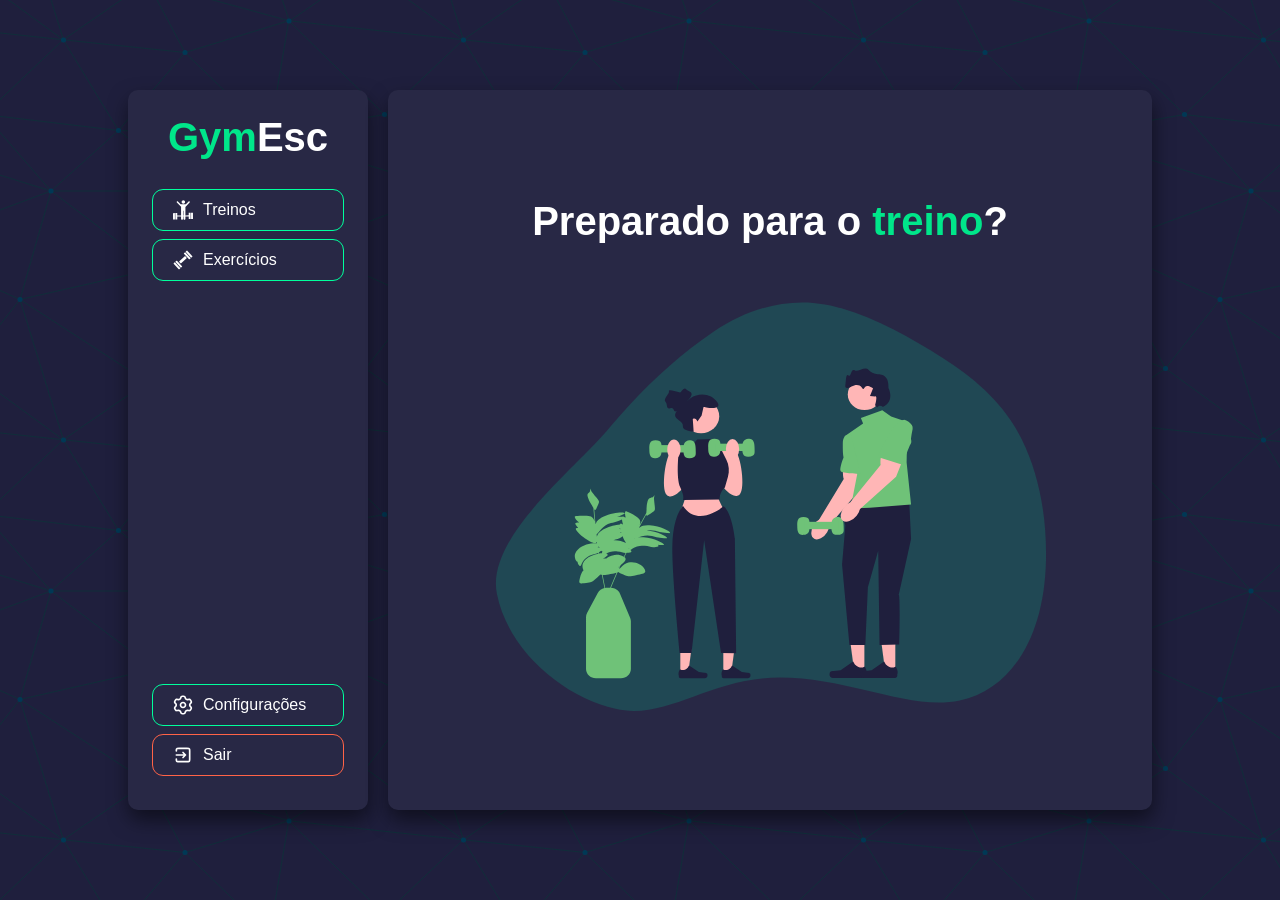
==== home/index.html @ 57b22687 "removendo duplicação de recursos" ====
<!DOCTYPE html>
<html lang="pt-BR">
<head>
    <meta charset="UTF-8">
    <meta name="viewport" content="width=device-width, initial-scale=1.0">
    <title>GymESC Home</title>
    <link rel="stylesheet" href="/src/css/globals.css">
    <link rel="stylesheet" href="/src/css/navbar.css">
    <link rel="stylesheet" href="styles.css">
</head>
<body>
    <div class="container">
        <div class="navbar-container">
            <div class="train-container">
                <a href="/home">
                    <div class="logo">
                        <h1><span class="green">Gym</span>Esc</h1>
                    </div>
                </a>
                <a href="/workouts">
                    <div class="button">
                        <img src="/src/icons/workout.svg" alt="gym weight" class="icon">
                        <img src="/src/icons/workout_black.svg" alt="gym weight" class="icon black">
                        <span>Treinos</span>
                    </div>
                </a>

                <a href="/exercises">
                    <div class="button">
                        <img src="/src/icons/weight.svg" alt="gym weight" class="icon">
                        <img src="/src/icons/weight_black.svg" alt="gym weight" class="icon black">
                        <span>Exercícios</span>
                    </div>
                </a>
            </div>
            <div class="setting-container">
                <a href="/settings">
                    <div class="button">
                        <img src="/src/icons/gear.svg" alt="gear" class="icon">
                        <img src="/src/icons/gear_black.svg" alt="gear" class="icon black">
                        <span>Configurações</span>
                    </div>
                </a>

                <a href="/login">
                    <div class="button red">
                        <img src="/src/icons/exit.svg" alt="exit" class="icon">
                        <img src="/src/icons/exit_black.svg" alt="exit" class="icon black">
                        <span>Sair</span>
                    </div>
                </a>
            </div>
        </div>

        <div class="content-container">
            <div class="content">
                <h2 class="title">Preparado para o <span class="green">treino</span>?</h2>
                <div class="illustration">
                    <img src="/src/images/content.svg" alt="Exercise Illustration">
                </div>
            </div>
        </div>
    </div>

    <script src="/src/javascript/globals.js"></script>
    <script src="./script.js"></script>
</body>
</html>
---- src/css/globals.css ----
body {
    margin: 0;
    font-family: Arial, sans-serif;
    background-image: url("/src/images/bg.svg");
    color: #fff;
    display: flex;
    justify-content: center;
    align-items: center;
    height: 100vh;
}

.hide {
    display: none;
}

.green {
    color: #00e68a;
}

.icon {
    width: 20px;
    height: 20px;
}
---- src/css/navbar.css ----
.navbar-container {
    background-color: #282845;
    border-radius: 10px;
    box-shadow: 1px 10px 20px rgba(0, 0, 0, 0.5);
    padding: 25px;

    display: flex;
    flex-direction: column;
    justify-content: space-between;
}

.navbar-container .button {
    display: flex;
    justify-content: left;
    gap: 10px;
    align-items: center;

    width: 150px;
    padding: 10px 20px;
    border-radius: 10px;
    text-align: center;
    outline: 1px solid #00FF9C;
    color: #fff;
    margin-bottom: 10px;
}

.navbar-container .button.red {
    outline: 1px solid tomato;
}

.navbar-container .button:hover {
    background-color: #00FF9C;
    box-shadow: 0px 0px 10px #00FF9C;
    color: #282845;
}

.icon.black {
    display: none;
}

.navbar-container .button:hover>.icon {
    display: none;
}

.navbar-container .button:hover>.icon.black {
    display: block;
}

.navbar-container .button.red:hover>.icon {
    display: block;
}

.navbar-container .button.red:hover>.icon.black {
    display: none;
}

.navbar-container .button.red:hover {
    background-color: tomato;
    box-shadow: 0px 0px 10px rgb(255, 120, 96);
    color: #fff;
}

.button.active {
    background-color: #00FF9C;
    box-shadow: 0px 0px 10px #00FF9C;
    color: #282845;
}

.button.active>.icon {
    display: none;
}

.button.active>.icon.icon.black {
    display: block;
}
---- home/styles.css ----
a {
    color: #fff;
    text-decoration: none;
}

.container {
    width: 80%;
    height: 80%;

    display: flex;
    flex-direction: row;
    gap: 20px;
}

.logo {
    margin-bottom: 30px;
}

.logo h1 {
    font-size: 2.5em;
    text-align: center;
    margin: 0;
    padding: 0;
}

.content-container {
    padding: 20px;
    background-color: #282845;
    border-radius: 10px;
    box-shadow: 1px 10px 20px rgba(0, 0, 0, 0.5);

    display: flex;
    width: 100%;
    justify-content: center;
    align-items: center;
}

.content {
    display: flex;
    max-width: 600px;
    flex-direction: column;
    justify-content: center;
    align-content: center;
}

.illustration {
    padding: 0 20px;
}

.illustration img {
    width: 100%;
    height: auto;
}

.title {
    font-size: 2.5rem;
    text-align: center;
}
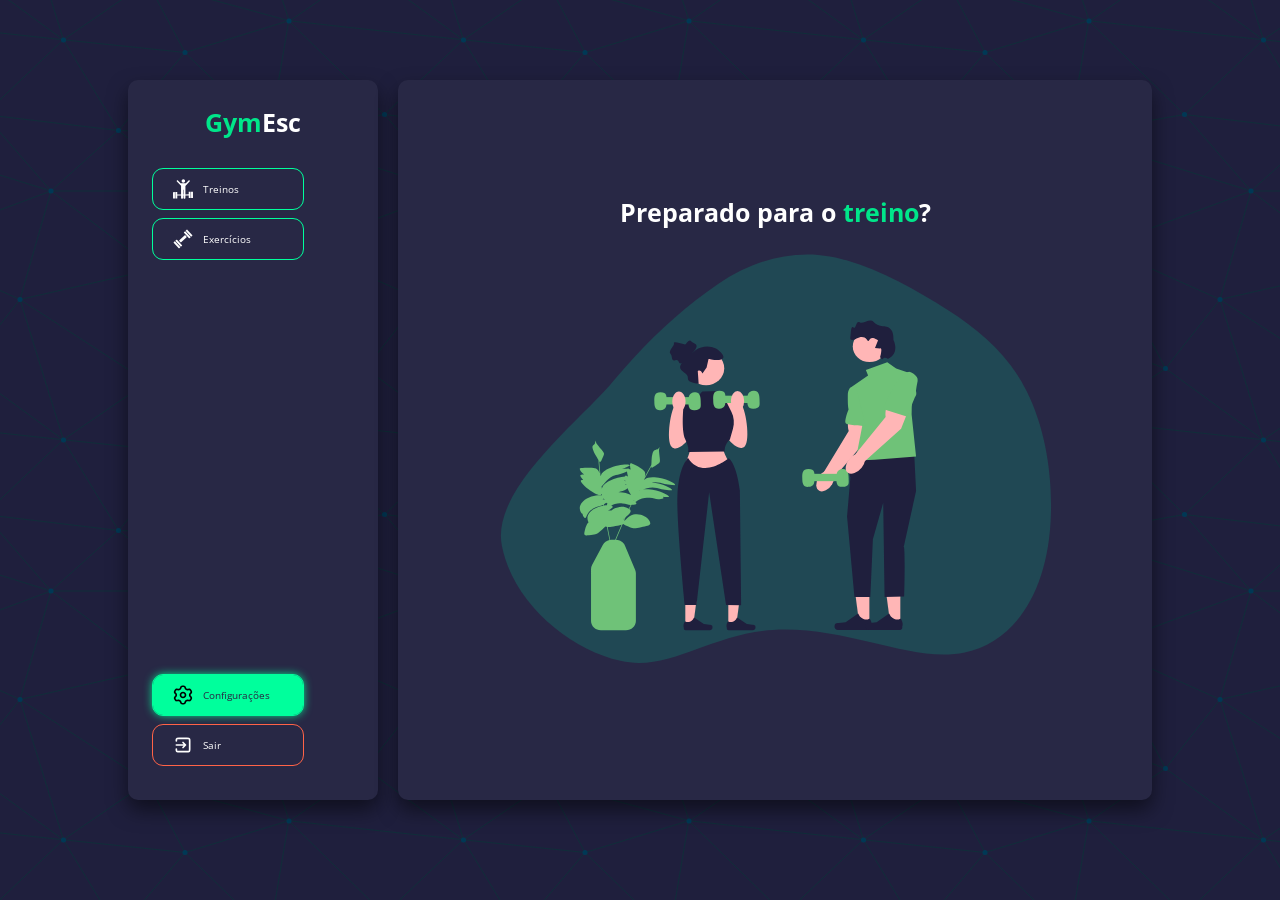
==== commit edf1771d: "componentizando templates" ====
--- a/home/index.html
+++ b/home/index.html
@@ -1,58 +1,23 @@
 <!DOCTYPE html>
 <html lang="pt-BR">
+
 <head>
     <meta charset="UTF-8">
     <meta name="viewport" content="width=device-width, initial-scale=1.0">
+
     <title>GymESC Home</title>
+
     <link rel="stylesheet" href="/src/css/globals.css">
     <link rel="stylesheet" href="/src/css/navbar.css">
-    <link rel="stylesheet" href="styles.css">
+    <link rel="stylesheet" href="/src/css/content.css">
+    <link rel="stylesheet" href="./src/css/styles.css">
 </head>
+
 <body>
-    <div class="container">
-        <div class="navbar-container">
-            <div class="train-container">
-                <a href="/home">
-                    <div class="logo">
-                        <h1><span class="green">Gym</span>Esc</h1>
-                    </div>
-                </a>
-                <a href="/workouts">
-                    <div class="button">
-                        <img src="/src/icons/workout.svg" alt="gym weight" class="icon">
-                        <img src="/src/icons/workout_black.svg" alt="gym weight" class="icon black">
-                        <span>Treinos</span>
-                    </div>
-                </a>
+    <div class="page-container">
+        <div class="js-template" data-src="navbar/navbar.html"></div>
 
-                <a href="/exercises">
-                    <div class="button">
-                        <img src="/src/icons/weight.svg" alt="gym weight" class="icon">
-                        <img src="/src/icons/weight_black.svg" alt="gym weight" class="icon black">
-                        <span>Exercícios</span>
-                    </div>
-                </a>
-            </div>
-            <div class="setting-container">
-                <a href="/settings">
-                    <div class="button">
-                        <img src="/src/icons/gear.svg" alt="gear" class="icon">
-                        <img src="/src/icons/gear_black.svg" alt="gear" class="icon black">
-                        <span>Configurações</span>
-                    </div>
-                </a>
-
-                <a href="/login">
-                    <div class="button red">
-                        <img src="/src/icons/exit.svg" alt="exit" class="icon">
-                        <img src="/src/icons/exit_black.svg" alt="exit" class="icon black">
-                        <span>Sair</span>
-                    </div>
-                </a>
-            </div>
-        </div>
-
-        <div class="content-container">
+        <div class="content-container container">
             <div class="content">
                 <h2 class="title">Preparado para o <span class="green">treino</span>?</h2>
                 <div class="illustration">
@@ -63,6 +28,7 @@
     </div>
 
     <script src="/src/javascript/globals.js"></script>
-    <script src="./script.js"></script>
+    <script src="./src/javascript/script.js"></script>
 </body>
-</html>
+
+</html>
--- a/src/css/globals.css
+++ b/src/css/globals.css
@@ -1,23 +1,117 @@
+@charset "utf-8";
+
+@import url('https://fonts.googleapis.com/css2?family=Open+Sans:ital,wght@0,300..800;1,300..800&display=swap');
+
+:root {
+    --white-color: white;
+    --red-color: tomato;
+    --green-color: #00e68a;
+
+    --shadow-dark-color: rgba(0, 0, 0, 0.5);
+
+    --container-primary-bg-color: #282845;
+
+    --label-light-color: #ccc;
+
+    --input-bg-color: rgb(81, 71, 105);
+
+    --input-font-active-color: #fff;
+
+    --input-font-placeholder-color: #aaa;
+
+    --button-green-color: #00FF9C;
+    --button-hover-green-color: #00e68a;
+    --button-click-green-color: #0ca065;
+
+    --button-font-dark-color: #282845;
+    --button-font-light-color: #fff;
+}
+
+*,
+*::before,
+*::after {
+    box-sizing: border-box;
+}
+
+* {
+    margin: 0;
+    padding: 0;
+
+    list-style: none;
+    vertical-align: baseline;
+
+    font-family: "Open Sans", sans-serif;
+    font-optical-sizing: auto;
+    font-style: normal;
+    font-variation-settings: "width" 100;
+}
+
+html {
+    font-size: 62.5%;
+}
+
 body {
     margin: 0;
-    font-family: Arial, sans-serif;
     background-image: url("/src/images/bg.svg");
-    color: #fff;
+    color: var(--white-color);
     display: flex;
     justify-content: center;
     align-items: center;
     height: 100vh;
 }
 
-.hide {
-    display: none;
-}
-
 .green {
-    color: #00e68a;
+    color: var(--green-color);
 }
 
 .icon {
-    width: 20px;
-    height: 20px;
+    width: 2rem;
+    height: 2rem;
+}
+
+.page-container {
+    width: 80%;
+    height: 80%;
+
+    display: flex;
+    justify-content: center;
+    align-items: center;
+    gap: 2rem;
+}
+
+.container {
+    background-color: var(--container-primary-bg-color);
+    box-shadow: 0 1rem 2rem var(--shadow-dark-color);
+    border-radius: 1rem;
+    padding: 4rem;
+    width: 100%;
+
+    margin-bottom: 2rem;
+}
+
+.logo h1 {
+    font-size: 3.5rem;
+}
+
+.logo h2 {
+    font-size: 2.5rem;
+}
+
+h1,
+h2,
+h3 {
+    font-size: 1rem;
+}
+
+.columns {
+    display: flex;
+    flex-direction: row;
+    width: 100%;
+    gap: 2rem;
+}
+
+.col {
+    display: flex;
+    flex-direction: column;
+    width: 100%;
 }
--- a/src/css/navbar.css
+++ b/src/css/navbar.css
@@ -1,37 +1,39 @@
 .navbar-container {
-    background-color: #282845;
-    border-radius: 10px;
-    box-shadow: 1px 10px 20px rgba(0, 0, 0, 0.5);
-    padding: 25px;
+    padding: 2.5rem;
 
     display: flex;
     flex-direction: column;
     justify-content: space-between;
+
+    max-width: 25rem;
+    width: 100%;
+
+    height: 100%;
 }
 
 .navbar-container .button {
     display: flex;
     justify-content: left;
-    gap: 10px;
+    gap: 1rem;
     align-items: center;
 
-    width: 150px;
-    padding: 10px 20px;
-    border-radius: 10px;
+    width: 15rem;
+    padding: 1rem 2rem;
+    border-radius: 1rem;
     text-align: center;
-    outline: 1px solid #00FF9C;
-    color: #fff;
-    margin-bottom: 10px;
+    outline: .1rem solid var(--button-green-color);
+    color: var(--button-font-ligth-color);
+    margin-bottom: 1rem;
 }
 
 .navbar-container .button.red {
-    outline: 1px solid tomato;
+    outline: .1rem solid var(--red-color);
 }
 
 .navbar-container .button:hover {
-    background-color: #00FF9C;
-    box-shadow: 0px 0px 10px #00FF9C;
-    color: #282845;
+    background-color: var(--button-green-color);
+    box-shadow: 0 0 1rem var(--button-green-color);
+    color: var(--button-font-dark-color);
 }
 
 .icon.black {
@@ -55,15 +57,15 @@
 }
 
 .navbar-container .button.red:hover {
-    background-color: tomato;
-    box-shadow: 0px 0px 10px rgb(255, 120, 96);
-    color: #fff;
+    background-color: var(--red-color);
+    box-shadow: 0 0 1rem rgb(255, 120, 96);
+    color: var(--button-font-ligth-color);
 }
 
 .button.active {
-    background-color: #00FF9C;
-    box-shadow: 0px 0px 10px #00FF9C;
-    color: #282845;
+    background-color: var(--button-green-color);
+    box-shadow: 0 0 1rem var(--button-green-color);
+    color: var(--button-font-dark-color);
 }
 
 .button.active>.icon {
@@ -72,4 +74,13 @@
 
 .button.active>.icon.icon.black {
     display: block;
+}
+
+.logo {
+    margin-bottom: 3rem;
+}
+
+.logo h1 {
+    font-size: 2.5rem;
+    text-align: center;
 }
--- a/src/css/content.css
+++ b/src/css/content.css
@@ -0,0 +1,37 @@
+a {
+    color: var(--white-color);
+    text-decoration: none;
+}
+
+.content-container {
+    padding: 2rem;
+
+    width: 100%;
+    height: 100%;
+
+    display: flex;
+    justify-content: center;
+    align-items: center;
+}
+
+.content {
+    display: flex;
+    max-width: 60rem;
+    flex-direction: column;
+    justify-content: center;
+    align-content: center;
+}
+
+.illustration {
+    padding: 0 2rem;
+}
+
+.illustration img {
+    width: 100%;
+    height: auto;
+}
+
+.title {
+    font-size: 2.5rem;
+    text-align: center;
+}
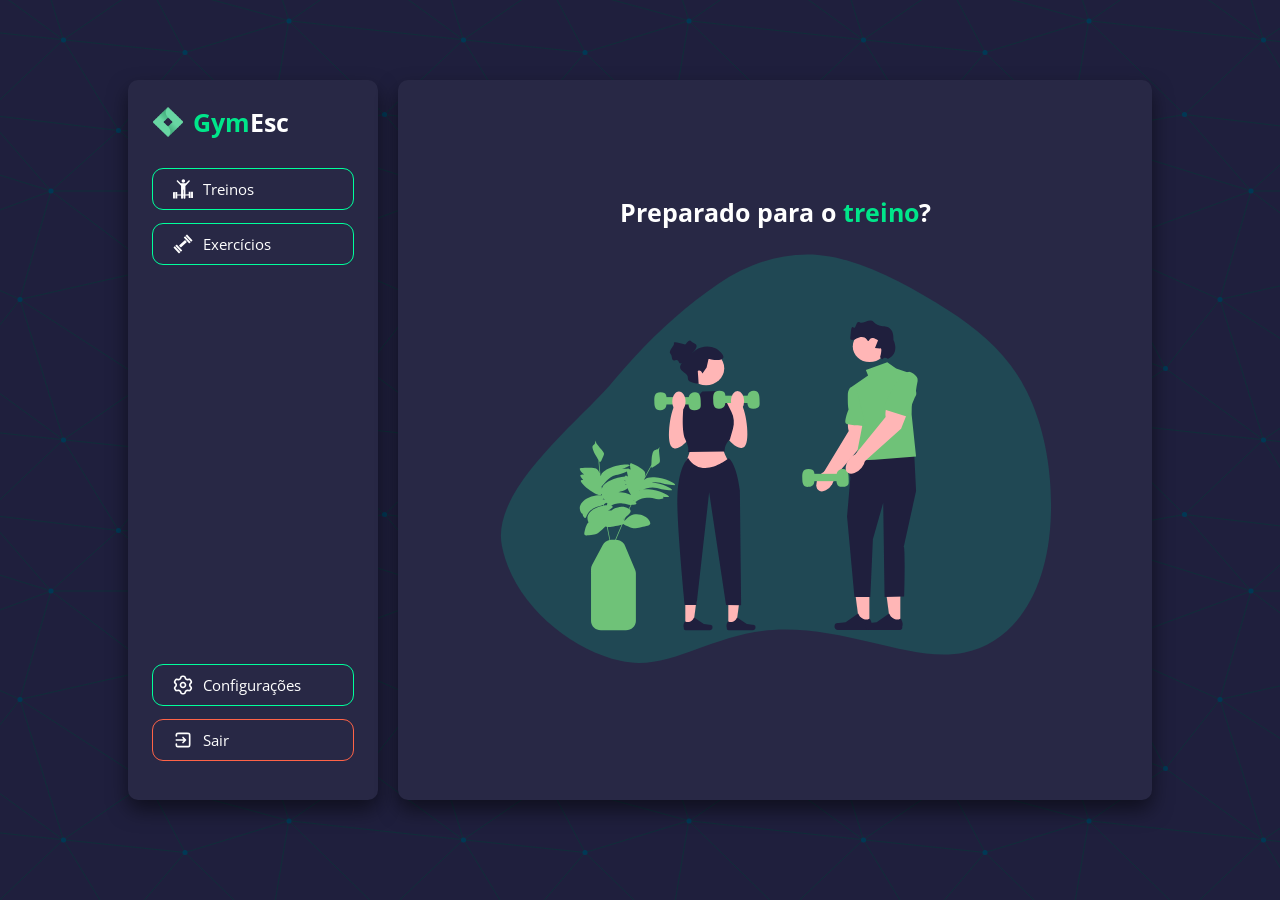
==== commit ce55eab2: "adicionando logo" ====
--- a/home/index.html
+++ b/home/index.html
@@ -4,6 +4,7 @@
 <head>
     <meta charset="UTF-8">
     <meta name="viewport" content="width=device-width, initial-scale=1.0">
+    <link rel="icon" type="image/x-icon" href="/src/images/logo.ico">
 
     <title>GymESC Home</title>
 
--- a/src/css/globals.css
+++ b/src/css/globals.css
@@ -89,12 +89,26 @@
     margin-bottom: 2rem;
 }
 
+.logo {
+    display: flex;
+    justify-content: left;
+    align-items: center;
+    height: fit-content;
+
+    gap: 1rem;
+}
+
 .logo h1 {
-    font-size: 3.5rem;
+    font-size: 4rem;
 }
 
 .logo h2 {
     font-size: 2.5rem;
+}
+
+.logo img {
+    width: 3rem;
+    height: 3rem;
 }
 
 h1,
--- a/src/css/navbar.css
+++ b/src/css/navbar.css
@@ -17,13 +17,16 @@
     gap: 1rem;
     align-items: center;
 
-    width: 15rem;
+    width: 100%;
     padding: 1rem 2rem;
     border-radius: 1rem;
     text-align: center;
+
     outline: .1rem solid var(--button-green-color);
+    margin-bottom: 1.5rem;
     color: var(--button-font-ligth-color);
-    margin-bottom: 1rem;
+
+    font-size: 1.5rem;
 }
 
 .navbar-container .button.red {
@@ -78,9 +81,4 @@
 
 .logo {
     margin-bottom: 3rem;
-}
-
-.logo h1 {
-    font-size: 2.5rem;
-    text-align: center;
 }
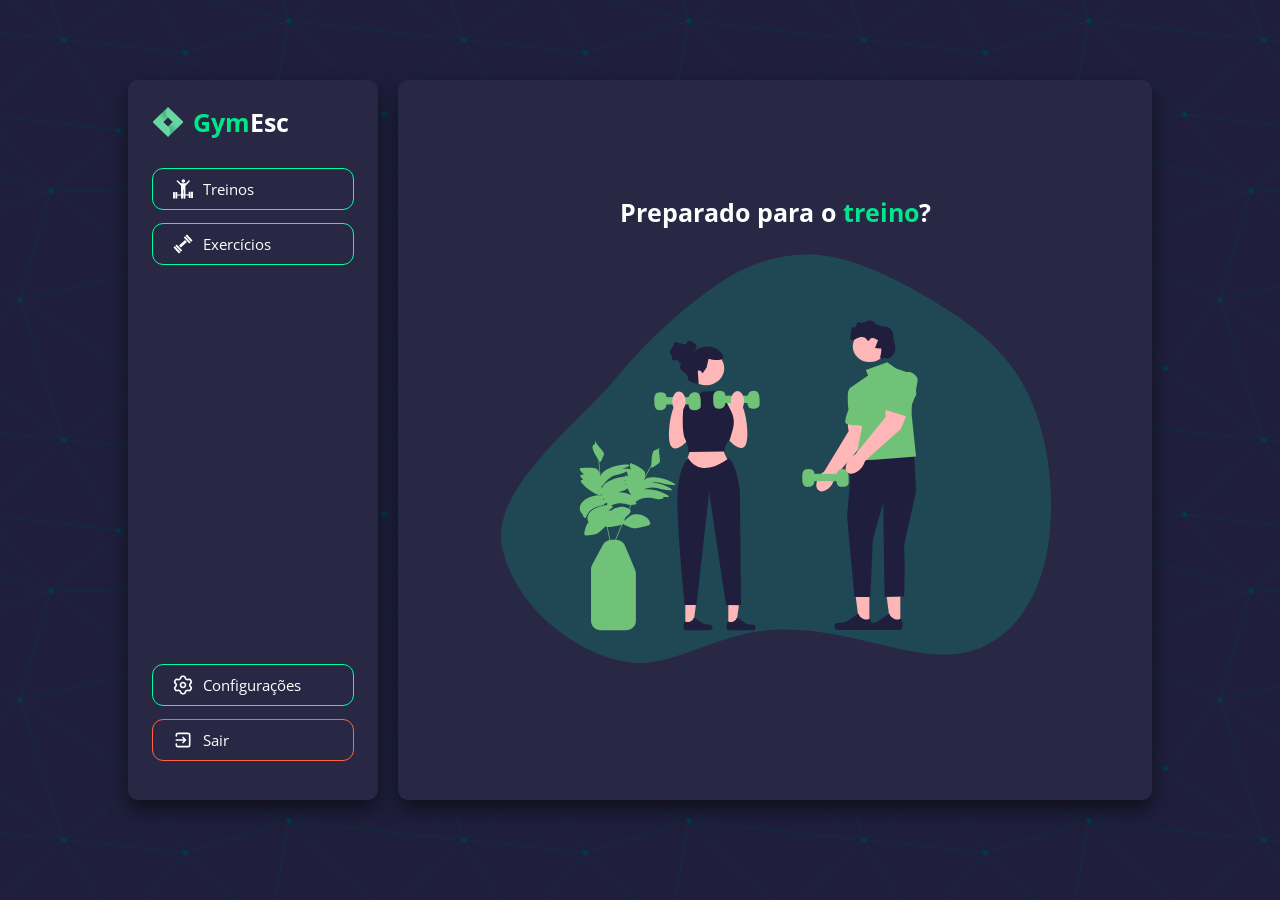
==== commit a830c410: "ajustando nome do site" ====
--- a/home/index.html
+++ b/home/index.html
@@ -6,7 +6,7 @@
     <meta name="viewport" content="width=device-width, initial-scale=1.0">
     <link rel="icon" type="image/x-icon" href="/src/images/logo.ico">
 
-    <title>GymESC Home</title>
+    <title>GymEsc Home</title>
 
     <link rel="stylesheet" href="/src/css/globals.css">
     <link rel="stylesheet" href="/src/css/navbar.css">
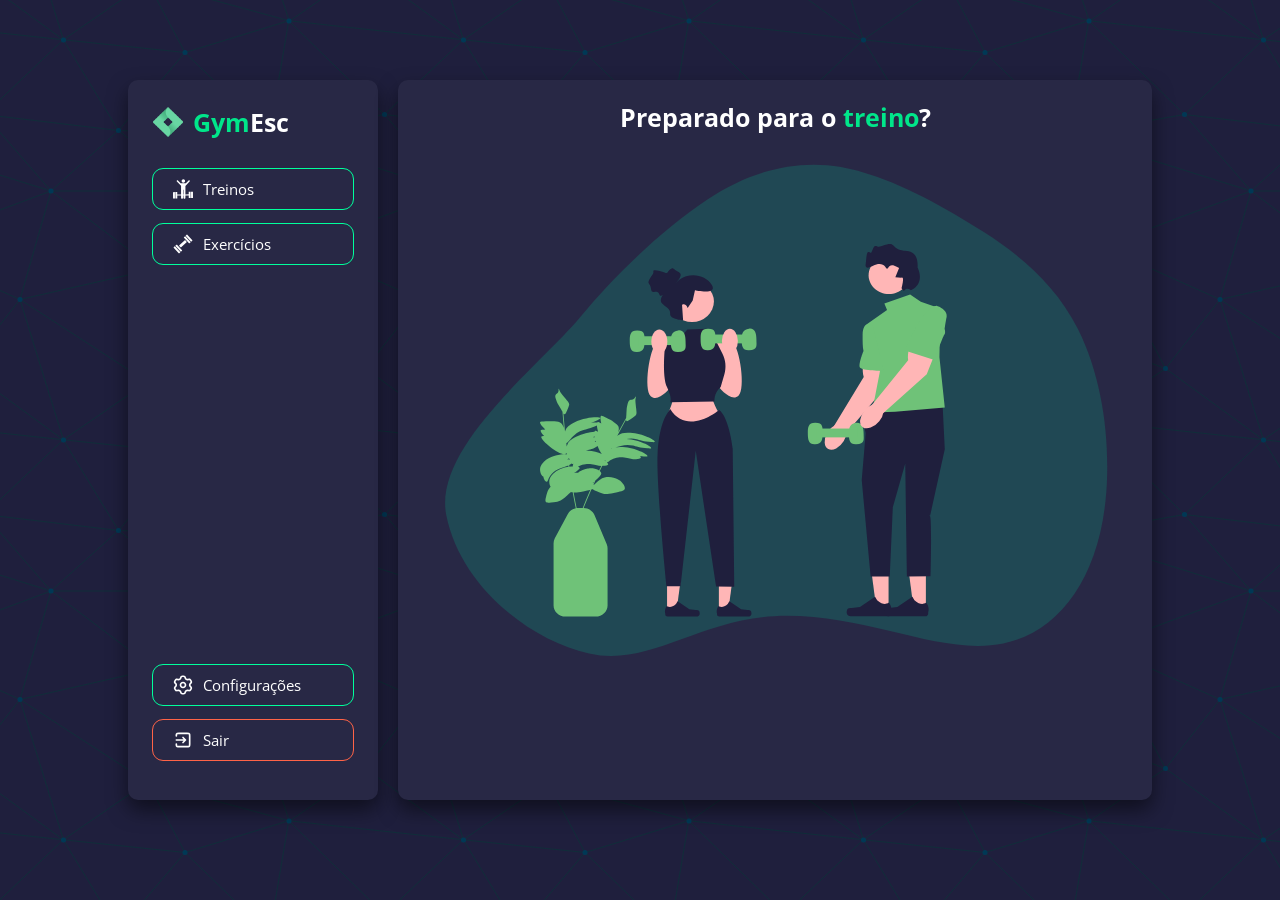
==== commit 3c40791a: "ajustanto nome da pagina" ====
--- a/home/index.html
+++ b/home/index.html
@@ -6,7 +6,7 @@
     <meta name="viewport" content="width=device-width, initial-scale=1.0">
     <link rel="icon" type="image/x-icon" href="/src/images/logo.ico">
 
-    <title>GymEsc Home</title>
+    <title>GymEsc | Menu principal</title>
 
     <link rel="stylesheet" href="/src/css/globals.css">
     <link rel="stylesheet" href="/src/css/navbar.css">
--- a/src/css/navbar.css
+++ b/src/css/navbar.css
@@ -1,3 +1,8 @@
+a {
+    color: var(--white-color);
+    text-decoration: none;
+}
+
 .navbar-container {
     padding: 2.5rem;
 
--- a/src/css/content.css
+++ b/src/css/content.css
@@ -1,8 +1,3 @@
-a {
-    color: var(--white-color);
-    text-decoration: none;
-}
-
 .content-container {
     padding: 2rem;
 
@@ -15,11 +10,19 @@
 }
 
 .content {
+    width: 100%;
+    height: 100%;
+
     display: flex;
-    max-width: 60rem;
     flex-direction: column;
-    justify-content: center;
-    align-content: center;
+}
+
+.content-header {
+    display: flex;
+}
+
+.content-header .title {
+    font-size: 2rem;
 }
 
 .illustration {
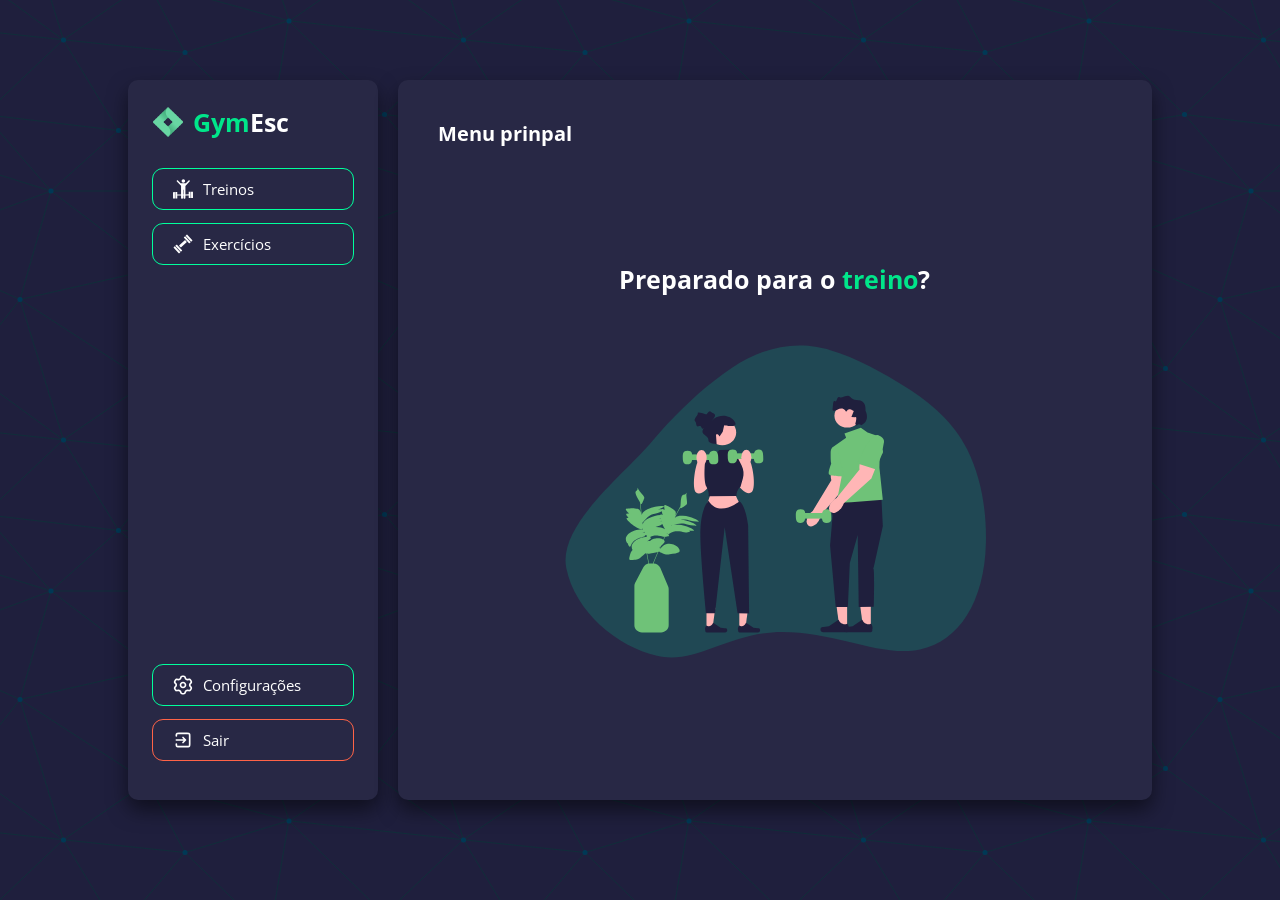
==== commit c443f748: "ajuste empty state" ====
--- a/home/index.html
+++ b/home/index.html
@@ -19,11 +19,25 @@
         <div class="js-template" data-src="navbar/navbar.html"></div>
 
         <div class="content-container container">
-            <div class="content">
-                <h2 class="title">Preparado para o <span class="green">treino</span>?</h2>
-                <div class="illustration">
-                    <img src="/src/images/content.svg" alt="Exercise Illustration">
+            <div class="content exercises-container js-exercises-container">
+                <div class="content-header">
+                    <h1 class="title">Menu prinpal</h1>
                 </div>
+
+                <div class="content-main">
+                    <div class="empty-state js-empty-state">
+                        <div class="empty-state-content">
+                            <h2 class="title">
+                                <h2 class="title">Preparado para o <span class="green">treino</span>?</h2>
+                            </h2>
+                            <div class="illustration">
+                                <img src="/src/images/content.svg" alt="Exercise Illustration">
+                            </div>
+                        </div>
+                    </div>
+                </div>
+
+                <div class="content-footer"></div>
             </div>
         </div>
     </div>
@@ -32,4 +46,4 @@
     <script src="./src/javascript/script.js"></script>
 </body>
 
-</html>+</html>
--- a/src/css/globals.css
+++ b/src/css/globals.css
@@ -3,28 +3,34 @@
 @import url('https://fonts.googleapis.com/css2?family=Open+Sans:ital,wght@0,300..800;1,300..800&display=swap');
 
 :root {
-    --white-color: white;
-    --red-color: tomato;
+    --white-color: #ffffff;
+    --red-color: #ff6347;
     --green-color: #00e68a;
 
-    --shadow-dark-color: rgba(0, 0, 0, 0.5);
+    --primary-color: #1F1F3D;
+    --primary-color-hover: #21213f;
+
+    --secundary-color: #282845;
+    --terciary-color: #535374;
+
+    --shadow-dark-color: #00000080;
 
     --container-primary-bg-color: #282845;
 
-    --label-light-color: #ccc;
+    --label-light-color: #cccccc;
 
-    --input-bg-color: rgb(81, 71, 105);
+    --input-bg-color: #514769;
 
-    --input-font-active-color: #fff;
+    --input-font-active-color: #ffffff;
 
-    --input-font-placeholder-color: #aaa;
+    --input-font-placeholder-color: #aaaaaa;
 
     --button-green-color: #00FF9C;
     --button-hover-green-color: #00e68a;
     --button-click-green-color: #0ca065;
 
     --button-font-dark-color: #282845;
-    --button-font-light-color: #fff;
+    --button-font-light-color: #ffffff;
 }
 
 *,
@@ -43,7 +49,6 @@
     font-family: "Open Sans", sans-serif;
     font-optical-sizing: auto;
     font-style: normal;
-    font-variation-settings: "width" 100;
 }
 
 html {
@@ -128,4 +133,30 @@
     display: flex;
     flex-direction: column;
     width: 100%;
-}+}
+
+.hide {
+    display: none !important;
+}
+
+::-webkit-scrollbar {
+    width: 1rem;
+}
+
+::-webkit-scrollbar-track {
+    background-color: var(--terciary-color);
+}
+
+::-webkit-scrollbar-thumb {
+    cursor: pointer;
+    background-color: var(--green-color);
+    border-radius: 1rem;
+}
+
+::-webkit-scrollbar-thumb:hover {
+    background-color: var(--button-green-color);
+}
+
+.placeholder {
+    flex-grow: 1;
+}
--- a/src/css/navbar.css
+++ b/src/css/navbar.css
@@ -1,6 +1,12 @@
-a {
+@import url(/src/css/buttons.css);
+
+a:has(.logo) {
     color: var(--white-color);
     text-decoration: none;
+}
+
+.navbar-container .button {
+    margin-bottom: 1.5rem;
 }
 
 .navbar-container {
@@ -16,74 +22,6 @@
     height: 100%;
 }
 
-.navbar-container .button {
-    display: flex;
-    justify-content: left;
-    gap: 1rem;
-    align-items: center;
-
-    width: 100%;
-    padding: 1rem 2rem;
-    border-radius: 1rem;
-    text-align: center;
-
-    outline: .1rem solid var(--button-green-color);
-    margin-bottom: 1.5rem;
-    color: var(--button-font-ligth-color);
-
-    font-size: 1.5rem;
-}
-
-.navbar-container .button.red {
-    outline: .1rem solid var(--red-color);
-}
-
-.navbar-container .button:hover {
-    background-color: var(--button-green-color);
-    box-shadow: 0 0 1rem var(--button-green-color);
-    color: var(--button-font-dark-color);
-}
-
-.icon.black {
-    display: none;
-}
-
-.navbar-container .button:hover>.icon {
-    display: none;
-}
-
-.navbar-container .button:hover>.icon.black {
-    display: block;
-}
-
-.navbar-container .button.red:hover>.icon {
-    display: block;
-}
-
-.navbar-container .button.red:hover>.icon.black {
-    display: none;
-}
-
-.navbar-container .button.red:hover {
-    background-color: var(--red-color);
-    box-shadow: 0 0 1rem rgb(255, 120, 96);
-    color: var(--button-font-ligth-color);
-}
-
-.button.active {
-    background-color: var(--button-green-color);
-    box-shadow: 0 0 1rem var(--button-green-color);
-    color: var(--button-font-dark-color);
-}
-
-.button.active>.icon {
-    display: none;
-}
-
-.button.active>.icon.icon.black {
-    display: block;
-}
-
 .logo {
     margin-bottom: 3rem;
 }
--- a/src/css/content.css
+++ b/src/css/content.css
@@ -17,24 +17,57 @@
     flex-direction: column;
 }
 
-.content-header {
+.content .content-header {
     display: flex;
+    align-items: center;
+    justify-content: space-between;
+
+    padding: 2rem;
+    margin-bottom: 2rem;
 }
 
-.content-header .title {
+.content .content-header .title {
     font-size: 2rem;
+    width: 100%;
 }
 
-.illustration {
-    padding: 0 2rem;
+.content .content-main {
+    width: 100%;
+    height: 100%;
 }
 
-.illustration img {
+.content .content-main .empty-state {
     width: 100%;
-    height: auto;
+    height: 100%;
+
+    display: flex;
+    justify-content: center;
+    align-items: center;
 }
 
-.title {
+.empty-state-content {
+    display: flex;
+    flex-direction: column;
+    justify-content: center;
+    align-items: center;
+
+    max-width: 60%;
+}
+
+.content .content-main .empty-state .title {
+    text-align: center;
     font-size: 2.5rem;
+}
+
+.content .content-main .empty-state .description {
+    font-size: 1.8rem;
     text-align: center;
-}+}
+
+.content .empty-state .illustration {
+    padding: 3rem 0;
+}
+
+.content .empty-state .illustration img {
+    width: 100%;
+}
